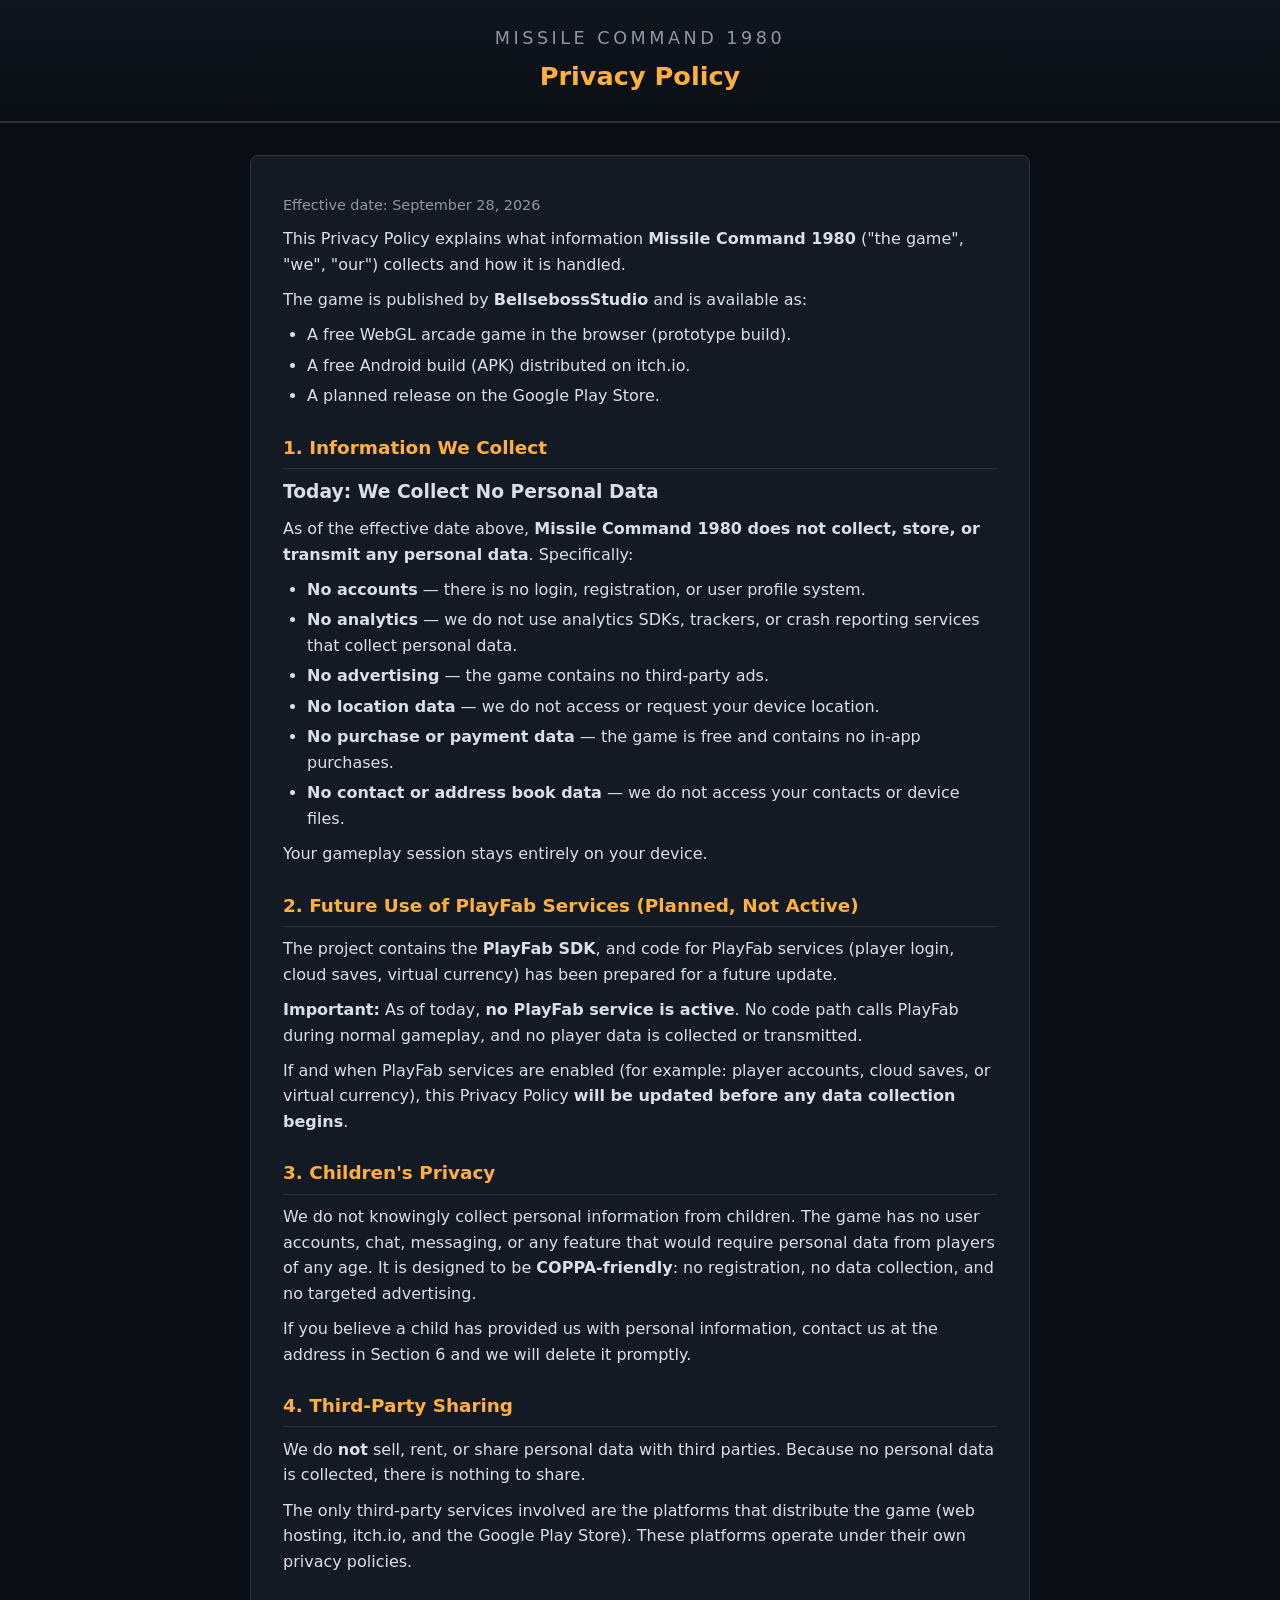
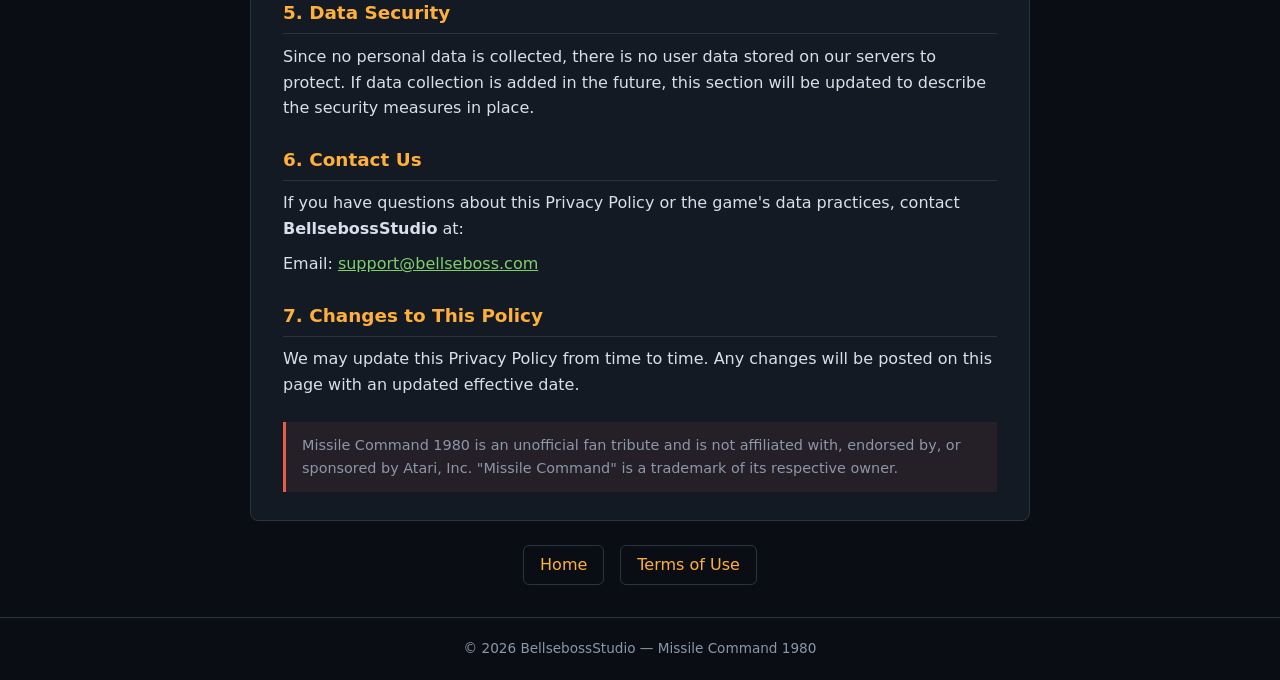
==== docs/privacy-policy.html @ 54483e2b "docs: convert legal pages to styled HTML" ====
<!DOCTYPE html>
<html lang="en">
<head>
<meta charset="utf-8">
<meta name="viewport" content="width=device-width, initial-scale=1">
<title>Privacy Policy — Missile Command 1980</title>
<link rel="stylesheet" href="assets/main.css">
</head>
<body>
<header class="site">
  <div class="logo">Missile Command 1980</div>
  <h1>Privacy Policy</h1>
</header>

<main>
  <section class="card">
    <p class="meta">Effective date: September 28, 2026</p>

    <p>This Privacy Policy explains what information <strong>Missile Command 1980</strong> ("the game", "we", "our") collects and how it is handled.</p>

    <p>The game is published by <strong>BellsebossStudio</strong> and is available as:</p>
    <ul>
      <li>A free WebGL arcade game in the browser (prototype build).</li>
      <li>A free Android build (APK) distributed on itch.io.</li>
      <li>A planned release on the Google Play Store.</li>
    </ul>

    <h2>1. Information We Collect</h2>
    <h3>Today: We Collect No Personal Data</h3>
    <p>As of the effective date above, <strong>Missile Command 1980 does not collect, store, or transmit any personal data</strong>. Specifically:</p>
    <ul>
      <li><strong>No accounts</strong> — there is no login, registration, or user profile system.</li>
      <li><strong>No analytics</strong> — we do not use analytics SDKs, trackers, or crash reporting services that collect personal data.</li>
      <li><strong>No advertising</strong> — the game contains no third-party ads.</li>
      <li><strong>No location data</strong> — we do not access or request your device location.</li>
      <li><strong>No purchase or payment data</strong> — the game is free and contains no in-app purchases.</li>
      <li><strong>No contact or address book data</strong> — we do not access your contacts or device files.</li>
    </ul>
    <p>Your gameplay session stays entirely on your device.</p>

    <h2>2. Future Use of PlayFab Services (Planned, Not Active)</h2>
    <p>The project contains the <strong>PlayFab SDK</strong>, and code for PlayFab services (player login, cloud saves, virtual currency) has been prepared for a future update.</p>
    <p><strong>Important:</strong> As of today, <strong>no PlayFab service is active</strong>. No code path calls PlayFab during normal gameplay, and no player data is collected or transmitted.</p>
    <p>If and when PlayFab services are enabled (for example: player accounts, cloud saves, or virtual currency), this Privacy Policy <strong>will be updated before any data collection begins</strong>.</p>

    <h2>3. Children's Privacy</h2>
    <p>We do not knowingly collect personal information from children. The game has no user accounts, chat, messaging, or any feature that would require personal data from players of any age. It is designed to be <strong>COPPA-friendly</strong>: no registration, no data collection, and no targeted advertising.</p>
    <p>If you believe a child has provided us with personal information, contact us at the address in Section 6 and we will delete it promptly.</p>

    <h2>4. Third-Party Sharing</h2>
    <p>We do <strong>not</strong> sell, rent, or share personal data with third parties. Because no personal data is collected, there is nothing to share.</p>
    <p>The only third-party services involved are the platforms that distribute the game (web hosting, itch.io, and the Google Play Store). These platforms operate under their own privacy policies.</p>

    <h2>5. Data Security</h2>
    <p>Since no personal data is collected, there is no user data stored on our servers to protect. If data collection is added in the future, this section will be updated to describe the security measures in place.</p>

    <h2>6. Contact Us</h2>
    <p>If you have questions about this Privacy Policy or the game's data practices, contact <strong>BellsebossStudio</strong> at:</p>
    <p>Email: <a href="mailto:support@bellseboss.com">support@bellseboss.com</a></p>
    <!-- TODO: Replace this placeholder email with the real company contact email before store review. -->

    <h2>7. Changes to This Policy</h2>
    <p>We may update this Privacy Policy from time to time. Any changes will be posted on this page with an updated effective date.</p>

    <div class="tribute">Missile Command 1980 is an unofficial fan tribute and is not affiliated with, endorsed by, or sponsored by Atari, Inc. "Missile Command" is a trademark of its respective owner.</div>
  </section>

  <nav class="links">
    <a href="index.html">Home</a>
    <a href="terms.html">Terms of Use</a>
  </nav>
</main>

<footer class="site">© 2026 BellsebossStudio — Missile Command 1980</footer>
</body>
</html>
---- docs/assets/main.css ----
/* Missile Command 1980 — legal pages stylesheet (basic arcade theme) */
:root {
  --bg: #0a0e14;
  --panel: #141a24;
  --border: #2a3441;
  --text: #d7e0ea;
  --muted: #8b98a8;
  --accent: #ffb03a;
  --accent-2: #7fd06a;
  --danger: #e85d4a;
}

* { margin: 0; padding: 0; box-sizing: border-box; }

body {
  background: var(--bg);
  color: var(--text);
  font-family: system-ui, -apple-system, "Segoe UI", Roboto, sans-serif;
  line-height: 1.6;
  min-height: 100vh;
  display: flex;
  flex-direction: column;
}

header.site {
  background: linear-gradient(180deg, #10161f, #0a0e14);
  border-bottom: 2px solid var(--border);
  padding: 1.5rem 1rem;
  text-align: center;
}

header.site .logo { font-size: 1.1rem; letter-spacing: 0.2em; color: var(--muted); text-transform: uppercase; }
header.site h1 { color: var(--accent); font-size: 1.6rem; margin-top: 0.25rem; }

main {
  flex: 1;
  max-width: 820px;
  width: 100%;
  margin: 2rem auto;
  padding: 0 1.25rem;
}

.card {
  background: var(--panel);
  border: 1px solid var(--border);
  border-radius: 8px;
  padding: 1.75rem 2rem;
}

.card h2 {
  color: var(--accent);
  font-size: 1.15rem;
  margin: 1.5rem 0 0.5rem;
  border-bottom: 1px solid var(--border);
  padding-bottom: 0.35rem;
}

.card h2:first-child { margin-top: 0; }

.card p { margin: 0.6rem 0; }
.card ul { margin: 0.6rem 0 0.6rem 1.5rem; }
.card li { margin: 0.3rem 0; }

.card .meta { color: var(--muted); font-size: 0.9rem; }

.tribute {
  margin-top: 1.5rem;
  padding: 0.75rem 1rem;
  border-left: 3px solid var(--danger);
  background: rgba(232, 93, 74, 0.08);
  color: var(--muted);
  font-size: 0.9rem;
}

nav.links {
  display: flex;
  gap: 1rem;
  justify-content: center;
  flex-wrap: wrap;
  margin-top: 1.5rem;
}

nav.links a {
  color: var(--accent);
  text-decoration: none;
  border: 1px solid var(--border);
  padding: 0.4rem 1rem;
  border-radius: 6px;
  transition: background 0.15s, border-color 0.15s;
}

nav.links a:hover { background: rgba(255, 176, 58, 0.12); border-color: var(--accent); }

footer.site {
  text-align: center;
  color: var(--muted);
  font-size: 0.85rem;
  padding: 1.25rem 1rem;
  border-top: 1px solid var(--border);
}

a { color: var(--accent-2); }

/* Home */
.home-hero { text-align: center; padding: 2.5rem 1rem; }
.home-hero img { max-width: 160px; height: auto; margin-bottom: 1rem; }
.home-hero h1 { color: var(--accent); font-size: 1.8rem; }
.home-hero p { color: var(--muted); max-width: 520px; margin: 0.75rem auto; }

@media (max-width: 560px) {
  .card { padding: 1.25rem 1.25rem; }
  header.site h1 { font-size: 1.3rem; }
}
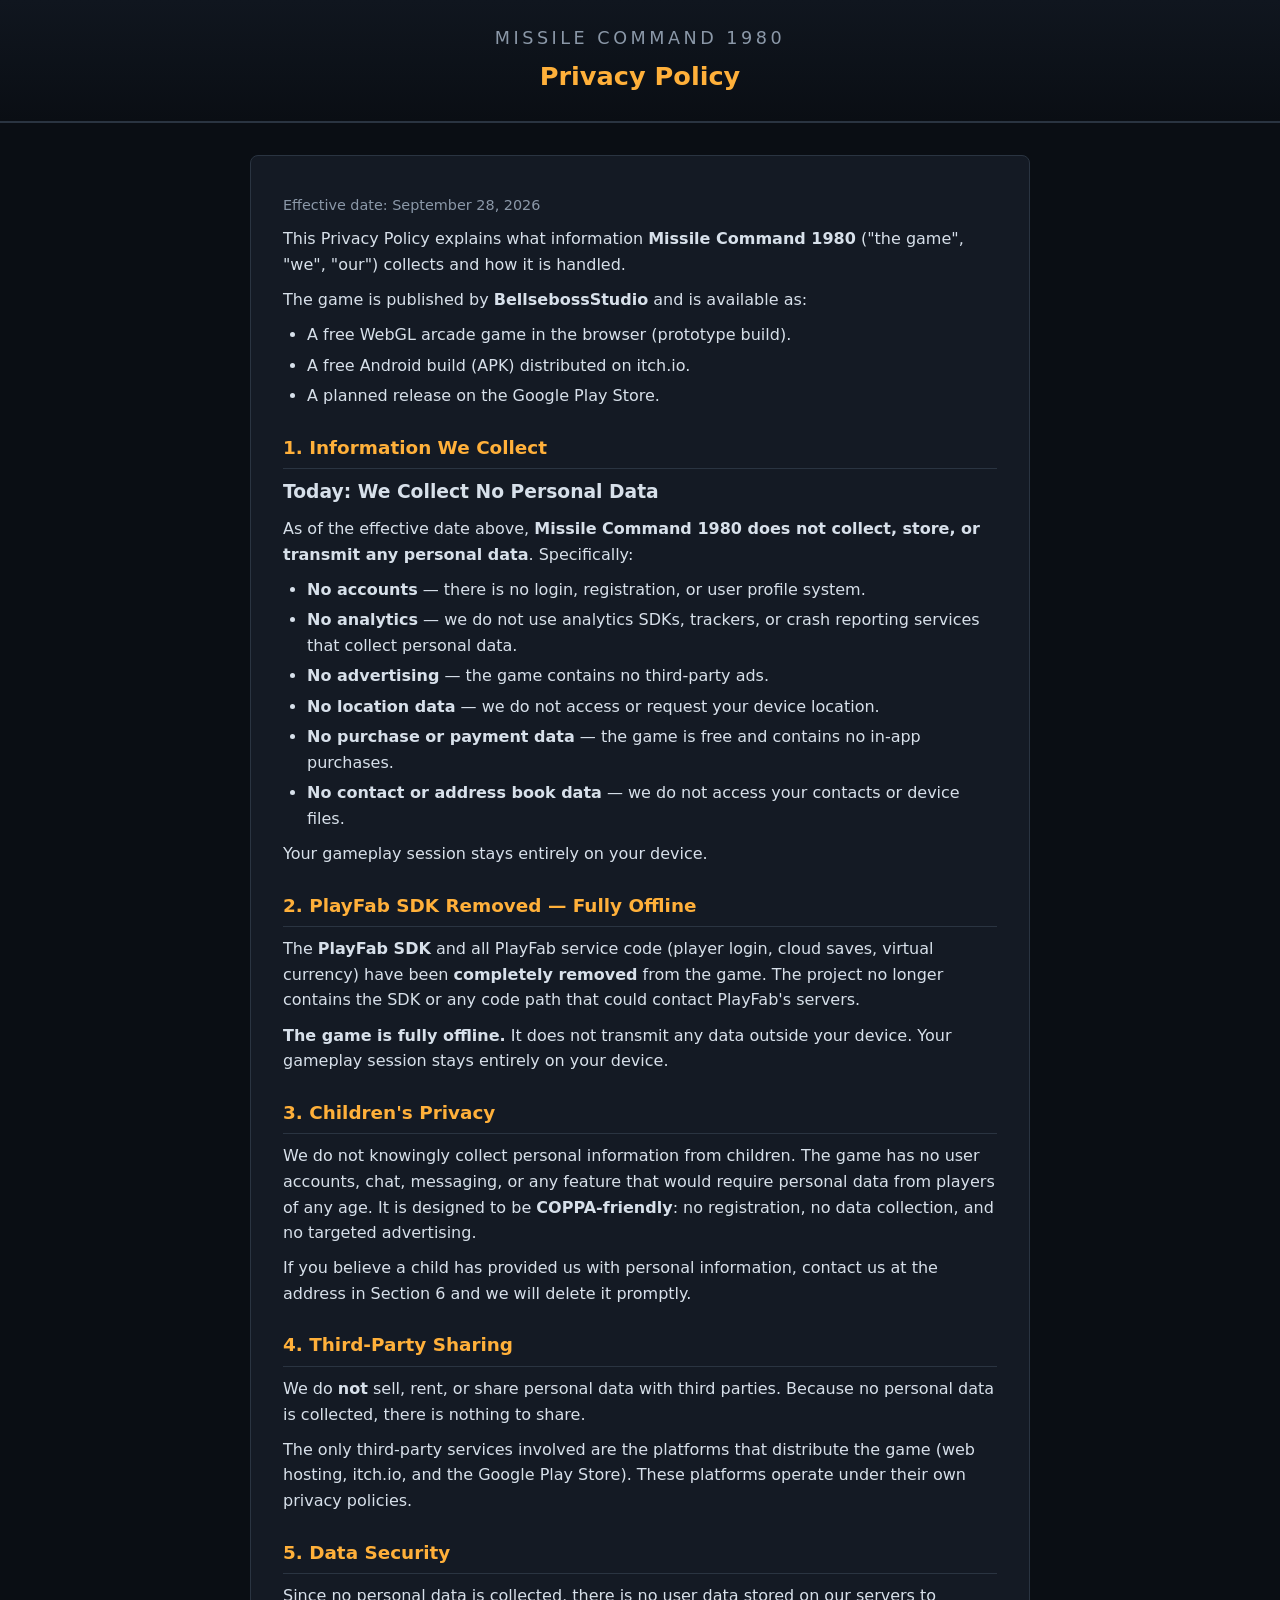
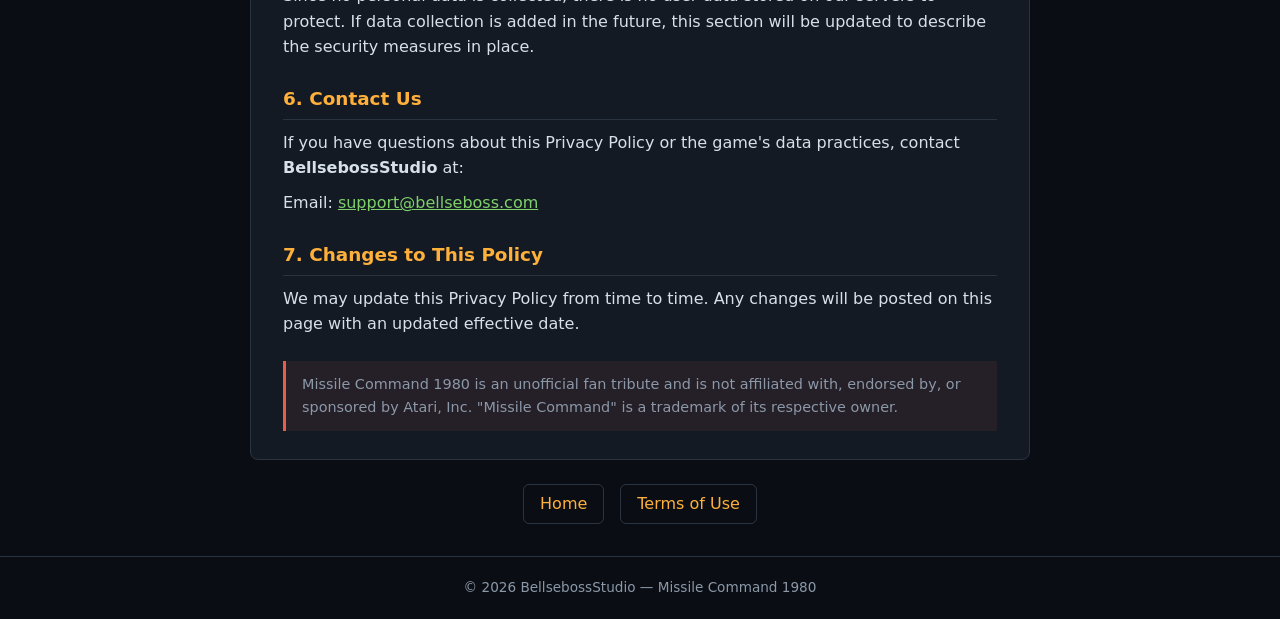
==== commit 18e6d0bc: "docs: update privacy policy after PlayFab removal" ====
--- a/docs/privacy-policy.html
+++ b/docs/privacy-policy.html
@@ -38,10 +38,9 @@
     </ul>
     <p>Your gameplay session stays entirely on your device.</p>
 
-    <h2>2. Future Use of PlayFab Services (Planned, Not Active)</h2>
-    <p>The project contains the <strong>PlayFab SDK</strong>, and code for PlayFab services (player login, cloud saves, virtual currency) has been prepared for a future update.</p>
-    <p><strong>Important:</strong> As of today, <strong>no PlayFab service is active</strong>. No code path calls PlayFab during normal gameplay, and no player data is collected or transmitted.</p>
-    <p>If and when PlayFab services are enabled (for example: player accounts, cloud saves, or virtual currency), this Privacy Policy <strong>will be updated before any data collection begins</strong>.</p>
+    <h2>2. PlayFab SDK Removed — Fully Offline</h2>
+    <p>The <strong>PlayFab SDK</strong> and all PlayFab service code (player login, cloud saves, virtual currency) have been <strong>completely removed</strong> from the game. The project no longer contains the SDK or any code path that could contact PlayFab's servers.</p>
+    <p><strong>The game is fully offline.</strong> It does not transmit any data outside your device. Your gameplay session stays entirely on your device.</p>
 
     <h2>3. Children's Privacy</h2>
     <p>We do not knowingly collect personal information from children. The game has no user accounts, chat, messaging, or any feature that would require personal data from players of any age. It is designed to be <strong>COPPA-friendly</strong>: no registration, no data collection, and no targeted advertising.</p>
